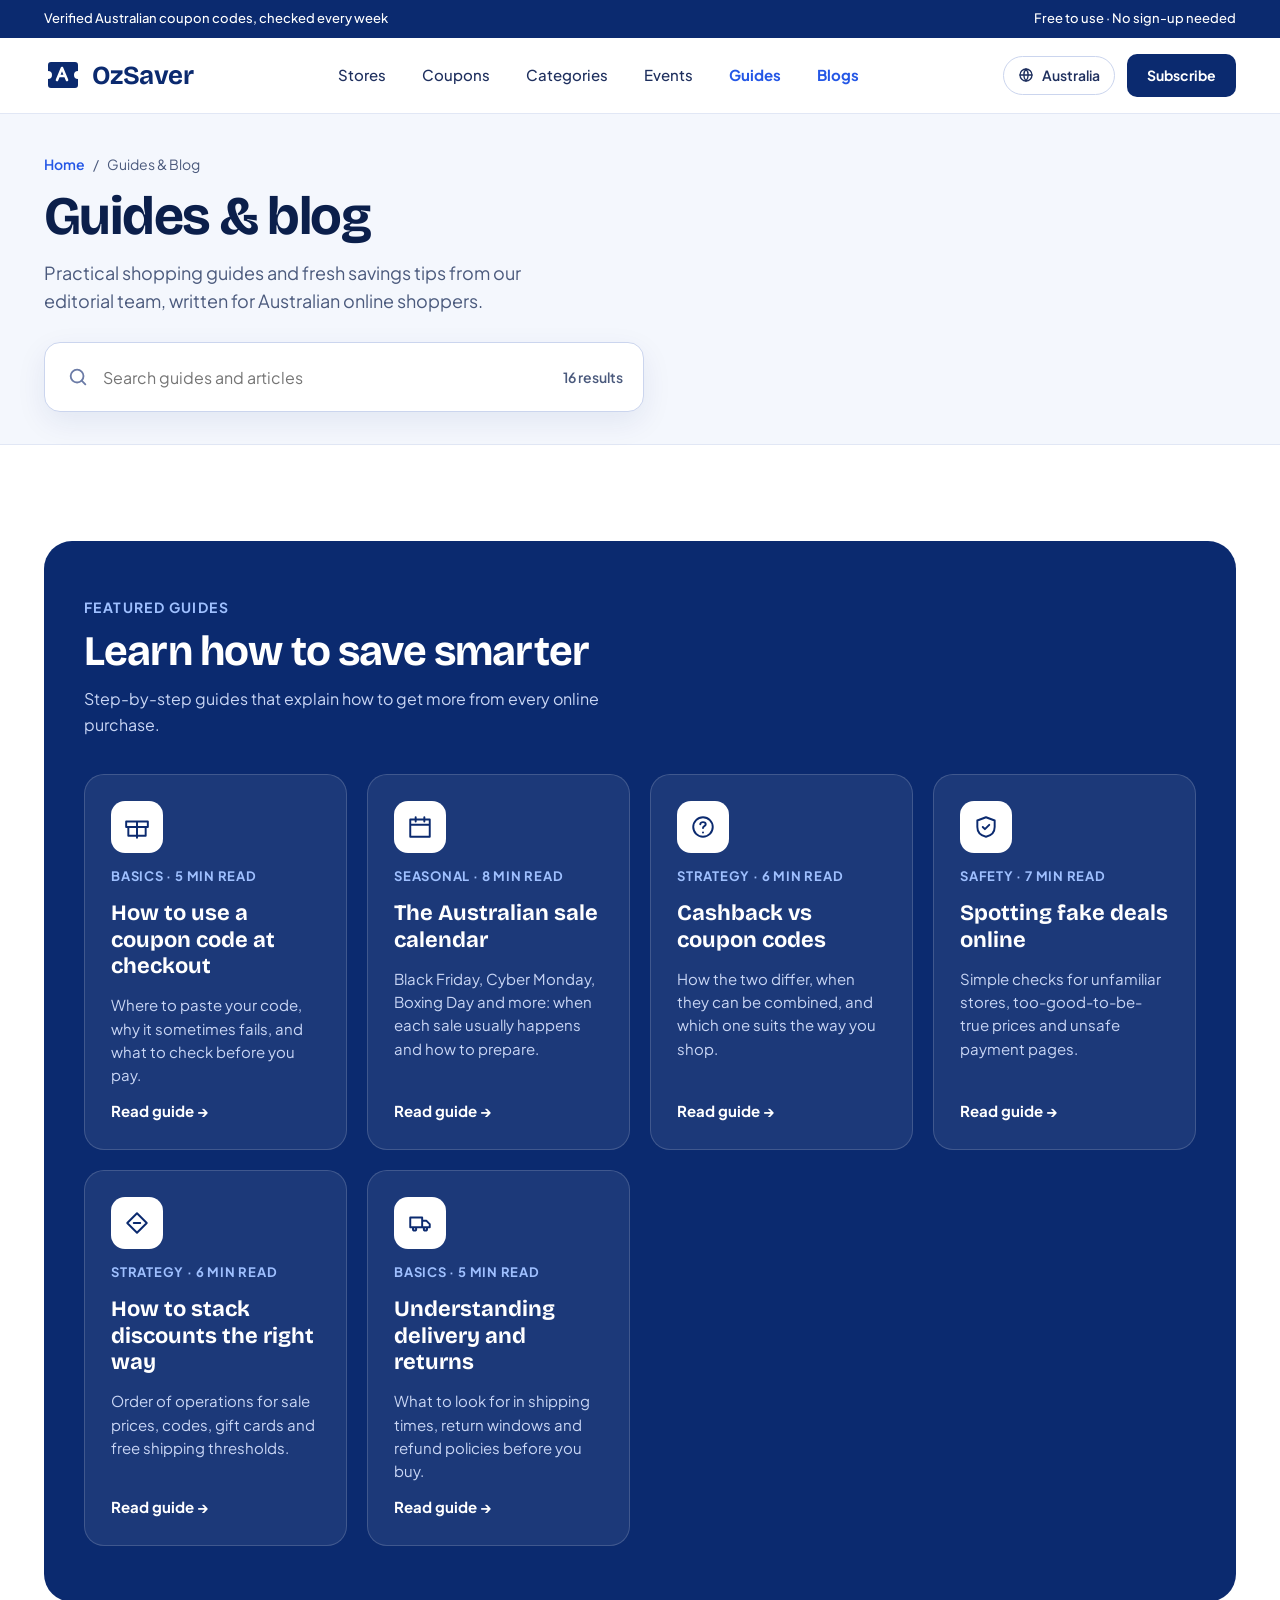
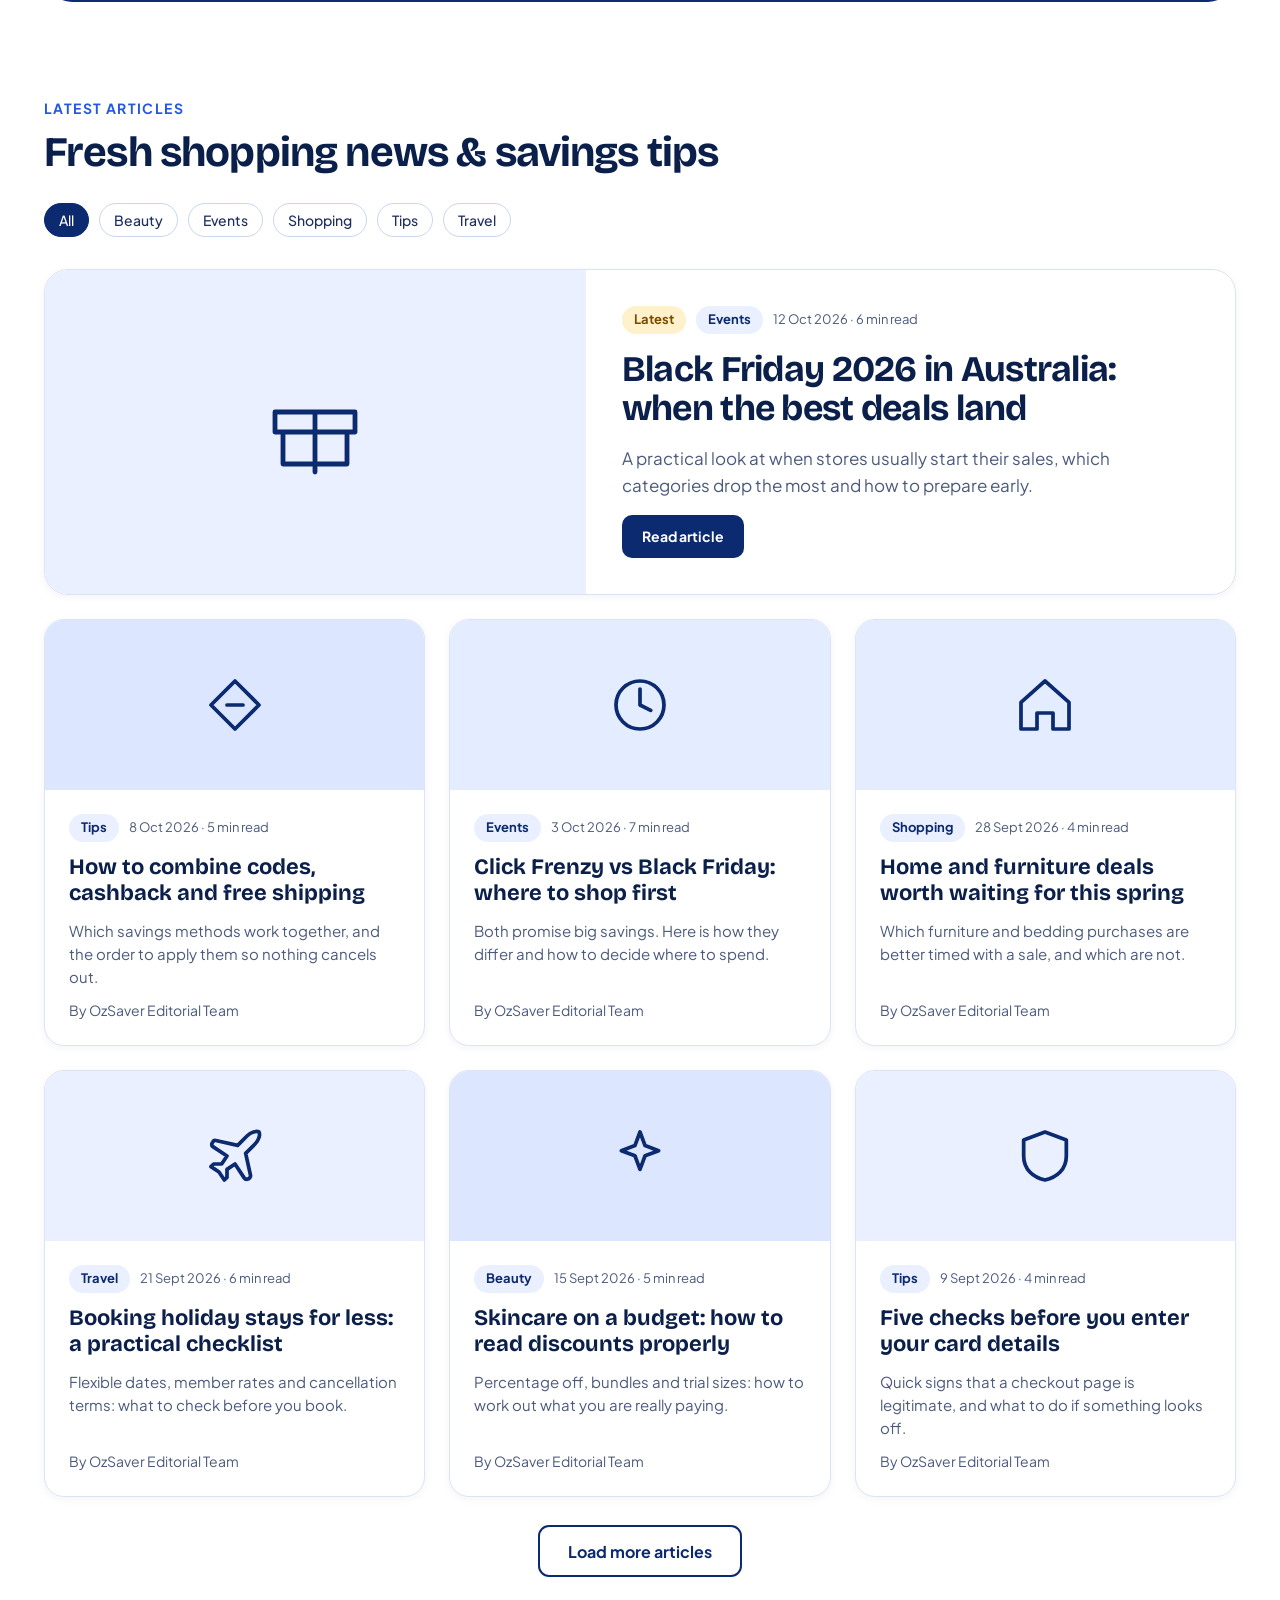
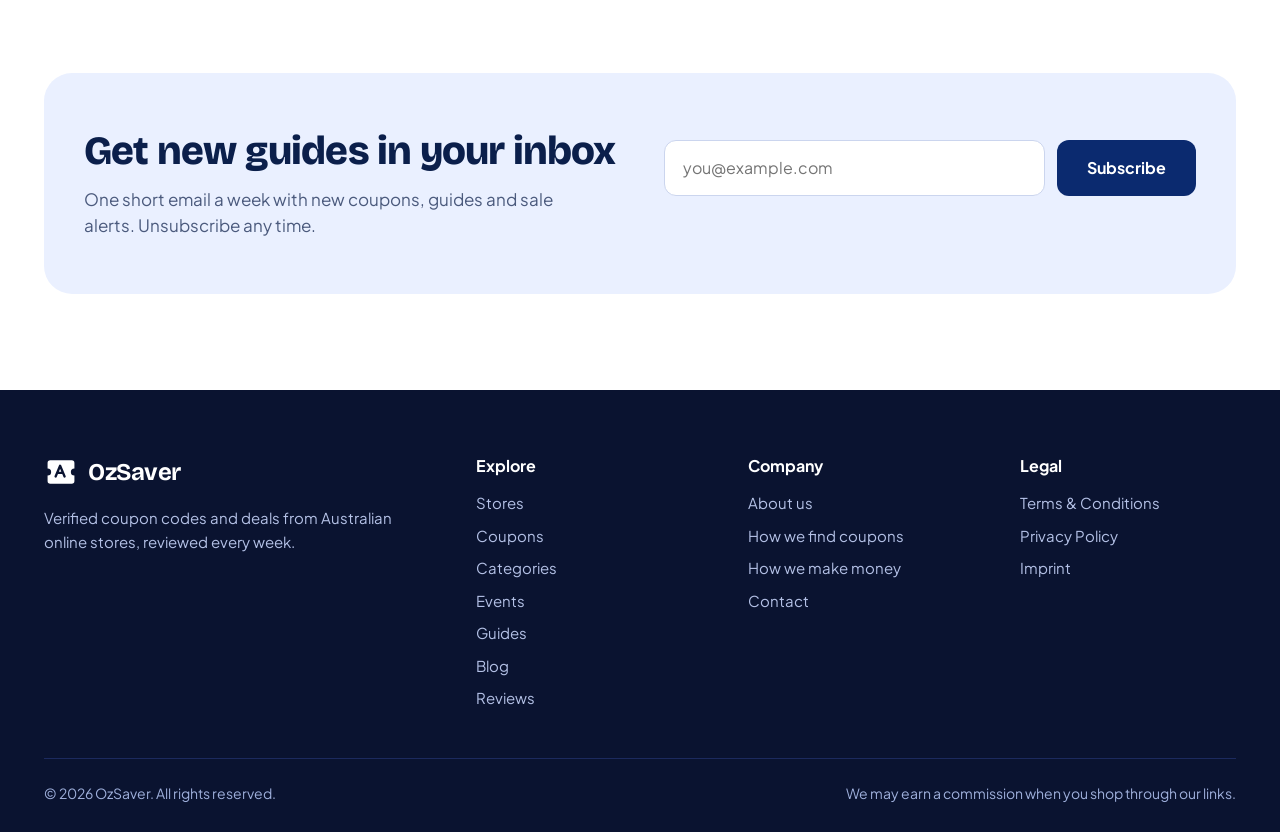
==== blogs.html @ eb92e5b9 "FirstCommit" ====
<!doctype html>
<html lang="en-AU">
<head>
<meta charset="utf-8">
<meta name="viewport" content="width=device-width, initial-scale=1">
<title>Guides &amp; Blog – OzSaver</title>
<meta name="description" content="Shopping guides, savings tips and the latest articles from the OzSaver editorial team for Australian shoppers.">
<link rel="preconnect" href="https://fonts.googleapis.com">
<link rel="preconnect" href="https://fonts.gstatic.com" crossorigin>
<link rel="stylesheet" href="https://fonts.googleapis.com/css2?family=Bricolage+Grotesque:opsz,wght@12..96,500..800&family=Plus+Jakarta+Sans:wght@400..700&display=swap">
<link rel="stylesheet" href="style.css">
</head>
<body>

<div class="topbar">
  <div class="container topbar__inner">
    <span>Verified Australian coupon codes, checked every week</span>
    <span>Free to use · No sign-up needed</span>
  </div>
</div>

<header class="header">
  <div class="container header__inner">
    <a href="index.html" class="logo" aria-label="OzSaver home">
      <svg width="38" height="38" viewBox="0 0 38 38" aria-hidden="true">
        <path d="M4 9a3 3 0 0 1 3-3h24a3 3 0 0 1 3 3v6a4 4 0 0 0 0 8v6a3 3 0 0 1-3 3H7a3 3 0 0 1-3-3v-6a4 4 0 0 0 0-8z" fill="#0B2A6F"/>
        <path d="M13 24l5-12 5 12M15 20h6" stroke="#fff" stroke-width="2.6" stroke-linecap="round" stroke-linejoin="round" fill="none"/>
      </svg>
      <span>OzSaver</span>
    </a>

    <button class="nav-toggle" id="navToggle" aria-expanded="false" aria-controls="mainNav" aria-label="Toggle menu">
      <svg width="24" height="24" viewBox="0 0 24 24" fill="none" stroke="currentColor" stroke-width="2" stroke-linecap="round" aria-hidden="true"><path d="M4 7h16M4 12h16M4 17h16"/></svg>
    </button>

    <nav class="nav" id="mainNav" aria-label="Main">
      <a href="stores.html">Stores</a>
      <a href="coupons.html">Coupons</a>
      <a href="categories.html">Categories</a>
      <a href="events.html">Events</a>
      <a href="guides.html" class="is-active" aria-current="page">Guides</a>
      <a href="blogs.html" class="is-active">Blogs</a>
    </nav>

    <div class="header__actions">
      <span class="region">
        <svg width="16" height="16" viewBox="0 0 24 24" fill="none" stroke="currentColor" stroke-width="2" stroke-linecap="round" stroke-linejoin="round" aria-hidden="true"><circle cx="12" cy="12" r="9"/><path d="M3 12h18M12 3a14 14 0 0 1 0 18M12 3a14 14 0 0 0 0 18"/></svg>
        Australia
      </span>
      <a href="#newsletter" class="btn btn--sm">Subscribe</a>
    </div>
  </div>
</header>

<main>

<!-- Page header -->
<section class="page-hero">
  <div class="container">
    <nav class="breadcrumb" aria-label="Breadcrumb">
      <a href="index.html">Home</a><span aria-hidden="true">/</span><span aria-current="page">Guides &amp; Blog</span>
    </nav>
    <h1 class="page-hero__title">Guides &amp; blog</h1>
    <p class="lead">Practical shopping guides and fresh savings tips from our editorial team, written for Australian online shoppers.</p>

    <form class="search search--page" id="blogSearchForm" role="search">
      <label for="blogSearch" class="sr-only">Search guides and articles</label>
      <svg width="22" height="22" viewBox="0 0 24 24" fill="none" stroke="#6B7BA6" stroke-width="2" stroke-linecap="round" aria-hidden="true"><circle cx="11" cy="11" r="7"/><path d="M20 20l-4-4"/></svg>
      <input id="blogSearch" type="search" placeholder="Search guides and articles" autocomplete="off">
      <span class="search__count" id="blogCount" aria-live="polite"></span>
    </form>
  </div>
</section>

<!-- Guides -->
<section class="section container" id="guides">
  <div class="guides">
    <div class="section__head">
      <div>
        <div class="eyebrow eyebrow--light">FEATURED GUIDES</div>
        <h2>Learn how to save smarter</h2>
        <p class="sub sub--light">Step-by-step guides that explain how to get more from every online purchase.</p>
      </div>
    </div>
    <div class="grid grid--guides" id="guideGrid"></div>
    <p class="empty empty--light" id="guideEmpty" hidden>No guides match your search.</p>
  </div>
</section>

<!-- Articles -->
<section class="section container" id="articles">
  <div class="section__head">
    <div>
      <div class="eyebrow">LATEST ARTICLES</div>
      <h2>Fresh shopping news &amp; savings tips</h2>
    </div>
  </div>

  <div class="ev-filter blog-filter" id="blogFilter" role="group" aria-label="Filter articles by topic"></div>

  <div id="bFeat"></div>
  <div class="grid grid--posts" id="postGrid"></div>

  <p class="empty" id="postEmpty" hidden>No articles match your search. Try another topic.</p>
  <div class="center more-wrap"><button type="button" class="btn btn--outline" id="loadMore" hidden>Load more articles</button></div>
</section>

<!-- Newsletter -->
<section class="section container" id="newsletter">
  <div class="newsletter">
    <div>
      <h2>Get new guides in your inbox</h2>
      <p>One short email a week with new coupons, guides and sale alerts. Unsubscribe any time.</p>
    </div>
    <form id="newsletterForm" novalidate>
      <div class="newsletter__row">
        <label for="email" class="sr-only">Email address</label>
        <input id="email" type="email" placeholder="you@example.com" required>
        <button type="submit" class="btn btn--lg">Subscribe</button>
      </div>
      <p class="form-msg" id="newsletterMsg" role="status" aria-live="polite"></p>
    </form>
  </div>
</section>

</main>

<footer class="footer">
  <div class="container">
    <div class="footer__grid">
      <div class="footer__brand">
        <div class="logo logo--light">
          <svg width="34" height="34" viewBox="0 0 38 38" aria-hidden="true">
            <path d="M4 9a3 3 0 0 1 3-3h24a3 3 0 0 1 3 3v6a4 4 0 0 0 0 8v6a3 3 0 0 1-3 3H7a3 3 0 0 1-3-3v-6a4 4 0 0 0 0-8z" fill="#fff"/>
            <path d="M13 24l5-12 5 12M15 20h6" stroke="#0A1330" stroke-width="2.6" stroke-linecap="round" stroke-linejoin="round" fill="none"/>
          </svg>
          <span>OzSaver</span>
        </div>
        <p>Verified coupon codes and deals from Australian online stores, reviewed every week.</p>
      </div>
      <div>
        <h3>Explore</h3>
        <a href="stores.html">Stores</a><a href="coupons.html">Coupons</a><a href="categories.html">Categories</a><a href="events.html">Events</a><a href="blog.html#guides">Guides</a><a href="blog.html#articles">Blog</a><a href="index.html#reviews">Reviews</a>
      </div>
      <div>
        <h3>Company</h3>
        <a href="#">About us</a><a href="#">How we find coupons</a><a href="#">How we make money</a><a href="#">Contact</a>
      </div>
      <div>
        <h3>Legal</h3>
        <a href="#">Terms &amp; Conditions</a><a href="#">Privacy Policy</a><a href="#">Imprint</a>
      </div>
    </div>
    <div class="footer__bottom">
      <span>© <span id="year">2026</span> OzSaver. All rights reserved.</span>
      <span>We may earn a commission when you shop through our links.</span>
    </div>
  </div>
</footer>

<script src="blog.js"></script>
</body>
</html>
---- style.css ----
/* ==========================================================
   OzSaver – homepage styles
   ========================================================== */

:root {
  --brand: #0B2A6F;        /* dark blue: buttons, logo, headings accents */
  --brand-dark: #0A1330;   /* footer */
  --blue: #2457E6;         /* links, eyebrows */
  --ink: #0B1F4B;          /* main text */
  --muted: #4B5A7D;        /* secondary text */
  --line: #DCE3F3;         /* borders */
  --soft: #F4F7FD;         /* light panels */
  --tint: #EAF0FF;         /* light blue tint */
  --green: #0F7A45;
  --star: #F5A623;
  --radius: 20px;
  --shadow: 0 2px 8px rgba(11, 42, 111, .05);
  --font-display: 'Bricolage Grotesque', sans-serif;
  --font-body: 'Plus Jakarta Sans', system-ui, sans-serif;
}

*, *::before, *::after { box-sizing: border-box; }
html { scroll-behavior: smooth; }
body {
  margin: 0;
  background: #fff;
  color: var(--ink);
  font-family: var(--font-body);
  line-height: 1.5;
  -webkit-font-smoothing: antialiased;
}
a { color: inherit; text-decoration: none; }
img, svg { max-width: 100%; }
h1, h2, h3, p { margin: 0; }
button, input { font-family: inherit; }

:focus-visible { outline: 2px solid var(--blue); outline-offset: 2px; }

.container { max-width: 1240px; margin: 0 auto; padding-left: 24px; padding-right: 24px; }
.sr-only { position: absolute; width: 1px; height: 1px; overflow: hidden; clip: rect(0 0 0 0); white-space: nowrap; }
.center { text-align: center; }

/* ---------- Buttons ---------- */
.btn {
  display: inline-flex; align-items: center; justify-content: center;
  height: 52px; padding: 0 28px;
  border: 0; border-radius: 11px;
  background: var(--brand); color: #fff;
  font-weight: 700; font-size: 16px; cursor: pointer;
  transition: filter .2s, transform .2s;
}
.btn:hover { filter: brightness(1.2); }
.btn--sm { height: auto; padding: 11px 20px; font-size: 14px; border-radius: 10px; }
.btn--lg { height: 56px; padding: 0 30px; border-radius: 12px; }
.btn--block { display: flex; width: 100%; margin-top: 16px; }

/* ---------- Top bar & header ---------- */
.topbar { background: var(--brand); color: #fff; font-size: 13px; font-weight: 500; }
.topbar__inner { display: flex; flex-wrap: wrap; justify-content: space-between; gap: 4px 24px; padding-top: 9px; padding-bottom: 9px; }

.header { position: sticky; top: 0; z-index: 50; background: #fff; border-bottom: 1px solid #E1E7F5; }
.header__inner { display: flex; align-items: center; justify-content: space-between; gap: 16px 32px; padding-top: 16px; padding-bottom: 16px; }

.logo { display: flex; align-items: center; gap: 10px; }
.logo span { font-family: var(--font-display); font-weight: 700; font-size: 26px; letter-spacing: -.02em; color: var(--brand); }
.logo--light span { color: #fff; font-size: 24px; }

.nav { display: flex; gap: 6px 28px; align-items: center; }
.nav a { padding: 10px 4px; font-weight: 500; font-size: 15px; color: #1E2F5E; }
.nav a:hover { color: var(--blue); }

.header__actions { display: flex; align-items: center; gap: 12px; }
.region { display: inline-flex; align-items: center; gap: 8px; border: 1px solid #CBD5EE; border-radius: 999px; padding: 8px 14px; font-size: 14px; font-weight: 600; color: #1E2F5E; }

.nav-toggle { display: none; width: 44px; height: 44px; border: 1px solid #CBD5EE; border-radius: 10px; background: #fff; color: var(--ink); cursor: pointer; align-items: center; justify-content: center; }

/* ---------- Hero ---------- */
.hero__inner { display: flex; flex-wrap: wrap; align-items: center; gap: 56px 48px; padding-top: 72px; padding-bottom: 88px; }
.hero__copy { flex: 1 1 480px; min-width: 0; }

.pill { display: inline-flex; align-items: center; gap: 8px; background: var(--tint); color: var(--brand); border-radius: 999px; padding: 8px 16px; font-size: 14px; font-weight: 600; }

h1 { margin-top: 22px; font-family: var(--font-display); font-weight: 700; font-size: clamp(40px, 5.4vw, 70px); line-height: 1.04; letter-spacing: -.03em; }
.accent { color: var(--blue); }
.lead { margin-top: 22px; max-width: 540px; font-size: 19px; line-height: 1.6; color: var(--muted); }

.search { display: flex; flex-wrap: wrap; align-items: center; gap: 12px; max-width: 600px; margin-top: 34px; padding: 8px 8px 8px 22px; background: #fff; border: 1px solid #CBD5EE; border-radius: 16px; box-shadow: 0 10px 30px rgba(11, 42, 111, .08); }
.search input { flex: 1 1 200px; min-width: 0; height: 52px; border: 0; background: transparent; font-size: 16px; color: var(--ink); }
.search input:focus-visible { outline: none; }
.search:focus-within { border-color: var(--blue); }

.popular { display: flex; flex-wrap: wrap; align-items: center; gap: 10px; margin-top: 22px; font-size: 14px; color: var(--muted); }
.popular div { display: flex; flex-wrap: wrap; gap: 10px; }
.chip { border: 1px solid #CBD5EE; border-radius: 999px; padding: 7px 14px; background: #fff; font-size: 14px; font-weight: 500; color: #1E2F5E; cursor: pointer; }
.chip:hover { border-color: var(--brand); color: var(--brand); }

/* hero visual */
.hero__visual { position: relative; flex: 1 1 420px; min-width: 0; max-width: 540px; height: 470px; margin: 0 auto; background: var(--tint); border-radius: 32px; overflow: hidden; }
.float { position: absolute; border-radius: 20px; color: #fff; padding: 22px 24px; }
.float small { display: block; font-size: 13px; font-weight: 600; letter-spacing: .05em; opacity: .85; }
.float strong { display: block; margin-top: 10px; font-family: var(--font-display); font-weight: 700; line-height: 1.05; }
.float--a { left: 8%; top: 36px; width: 72%; height: 170px; background: var(--brand); transform: rotate(-6deg); }
.float--a strong { font-size: 42px; }
.float--b { right: 6%; top: 150px; width: 66%; height: 120px; background: var(--blue); transform: rotate(5deg); padding: 20px 24px; }
.float--b strong { font-size: 28px; }

.ticket { position: absolute; left: 0; right: 0; bottom: 28px; width: 86%; margin: 0 auto; background: #fff; border-radius: 22px; box-shadow: 0 24px 50px rgba(11, 42, 111, .25); }
.ticket__top { display: flex; align-items: center; gap: 16px; padding: 24px 26px 20px; }
.ticket__logo { width: 56px; height: 56px; display: flex; align-items: center; justify-content: center; background: var(--brand); color: #fff; border-radius: 14px; font-family: var(--font-display); font-weight: 700; font-size: 26px; }
.ticket__info { flex: 1; min-width: 0; }
.ticket__info b { display: block; font-size: 17px; }
.ticket__info span { font-size: 14px; color: var(--muted); }
.ticket__value { font-family: var(--font-display); font-weight: 800; font-size: 40px; line-height: 1; color: var(--blue); }
.ticket__value small { margin-left: 4px; font-size: 16px; }
.ticket__cut { position: relative; margin: 0 26px; border-top: 2px dashed #CBD5EE; }
.ticket__cut::before, .ticket__cut::after { content: ""; position: absolute; top: -13px; width: 24px; height: 24px; border-radius: 50%; background: var(--tint); }
.ticket__cut::before { left: -38px; }
.ticket__cut::after { right: -38px; }
.ticket__bottom { display: flex; align-items: center; justify-content: space-between; gap: 12px; padding: 18px 26px 24px; }
.ticket__bottom code { font-family: ui-monospace, Menlo, monospace; font-weight: 700; font-size: 20px; letter-spacing: .12em; }

/* ---------- Trust strip ---------- */
.trust { background: var(--soft); border-top: 1px solid #E1E7F5; border-bottom: 1px solid #E1E7F5; }
.trust__grid { display: grid; grid-template-columns: repeat(auto-fit, minmax(min(100%, 250px), 1fr)); gap: 24px; padding-top: 30px; padding-bottom: 30px; }
.trust__item { display: flex; align-items: center; gap: 14px; }
.trust__icon { flex: none; width: 46px; height: 46px; display: flex; align-items: center; justify-content: center; background: #fff; border: 1px solid var(--line); border-radius: 12px; color: var(--brand); }
.trust__item b { display: block; font-size: 16px; }
.trust__item span { font-size: 14px; color: var(--muted); }

/* ---------- Sections ---------- */
.section { padding-top: 96px; }
.section__head { display: flex; flex-wrap: wrap; align-items: flex-end; justify-content: space-between; gap: 16px; }
.eyebrow { font-size: 14px; font-weight: 700; letter-spacing: .1em; color: var(--blue); }
h2 { margin-top: 10px; font-family: var(--font-display); font-weight: 700; font-size: clamp(30px, 3.6vw, 42px); line-height: 1.1; letter-spacing: -.02em; }
.sub { margin-top: 12px; max-width: 560px; font-size: 16px; line-height: 1.6; color: var(--muted); }
.more { font-weight: 600; font-size: 15px; color: var(--blue); }
.more:hover { text-decoration: underline; }
.empty { margin-top: 28px; color: var(--muted); }

.panel { background: var(--soft); border: 1px solid #E1E7F5; border-radius: 28px; padding: 56px 40px; }

.grid { display: grid; gap: 22px; margin-top: 36px; }
.grid--coupons { grid-template-columns: repeat(auto-fill, minmax(min(100%, 350px), 1fr)); }
.grid--categories { grid-template-columns: repeat(auto-fill, minmax(min(100%, 270px), 1fr)); gap: 18px; }
.grid--stores { grid-template-columns: repeat(auto-fill, minmax(min(100%, 180px), 1fr)); gap: 16px; }
.grid--events { grid-template-columns: repeat(auto-fit, minmax(min(100%, 270px), 1fr)); gap: 20px; }
.grid--posts { grid-template-columns: repeat(auto-fit, minmax(min(100%, 320px), 1fr)); gap: 24px; }
.grid--reviews { grid-template-columns: repeat(auto-fit, minmax(min(100%, 260px), 1fr)); gap: 20px; }

/* ---------- Cards ---------- */
.card { background: #fff; border: 1px solid var(--line); border-radius: var(--radius); box-shadow: var(--shadow); transition: transform .2s, box-shadow .2s; }
.card:hover { transform: translateY(-4px); box-shadow: 0 18px 36px rgba(11, 42, 111, .12); }

.coupon { display: flex; flex-direction: column; gap: 18px; padding: 24px; }
.coupon__head { display: flex; align-items: center; gap: 14px; }
.avatar { flex: none; width: 52px; height: 52px; display: flex; align-items: center; justify-content: center; background: var(--tint); color: var(--brand); border-radius: 14px; font-family: var(--font-display); font-weight: 700; font-size: 24px; }
.coupon__store { font-weight: 700; font-size: 17px; }
.verified { display: flex; align-items: center; gap: 6px; margin-top: 3px; font-size: 13px; font-weight: 600; color: var(--green); }
.coupon__value { display: flex; align-items: baseline; gap: 8px; }
.coupon__value b { font-family: var(--font-display); font-weight: 800; font-size: 46px; line-height: 1; color: var(--brand); }
.coupon__value span { font-weight: 700; font-size: 16px; color: var(--blue); }
.coupon__title { flex: 1; font-size: 15px; line-height: 1.5; color: var(--muted); }
.codebox { display: flex; align-items: stretch; border: 2px dashed #9FB2E8; border-radius: 12px; overflow: hidden; }
.codebox code { flex: 1; display: flex; align-items: center; padding: 0 16px; font-family: ui-monospace, Menlo, monospace; font-weight: 700; letter-spacing: .14em; color: #6B7BA6; }
.codebox .btn { height: auto; padding: 14px 22px; font-size: 15px; border-radius: 0; }
.coupon > .btn { height: auto; padding: 15px 22px; font-size: 15px; border-radius: 12px; }

.tile { display: flex; align-items: center; gap: 16px; padding: 20px; background: var(--soft); border: 1px solid var(--line); border-radius: 16px; transition: background .2s, border-color .2s; }
.tile:hover { background: var(--tint); border-color: #9FB2E8; }
.tile__icon { flex: none; width: 52px; height: 52px; display: flex; align-items: center; justify-content: center; background: #fff; border: 1px solid var(--line); border-radius: 14px; color: var(--brand); }
.tile b { font-size: 17px; }

.store { flex-direction: column; justify-content: center; gap: 12px; padding: 24px 12px; text-align: center; background: #fff; }
.store .avatar { width: 64px; height: 64px; border-radius: 50%; font-size: 28px; }
.store b { font-size: 15px; font-weight: 600; }

.steps { display: grid; grid-template-columns: repeat(auto-fit, minmax(min(100%, 260px), 1fr)); gap: 32px; margin-top: 44px; text-align: center; }
.step__n { width: 64px; height: 64px; margin: 0 auto; display: flex; align-items: center; justify-content: center; background: var(--brand); color: #fff; border-radius: 50%; font-family: var(--font-display); font-weight: 800; font-size: 28px; }
.step h3 { margin-top: 20px; font-size: 20px; font-weight: 700; }
.step p { max-width: 300px; margin: 10px auto 0; font-size: 15px; line-height: 1.6; color: var(--muted); }

.event { display: flex; flex-direction: column; justify-content: space-between; min-height: 200px; padding: 26px; border-radius: var(--radius); color: #fff; transition: transform .2s, box-shadow .2s; }
.event:hover { transform: translateY(-4px); box-shadow: 0 18px 36px rgba(11, 42, 111, .2); }
.event__date { align-self: flex-start; background: #fff; color: var(--brand); border-radius: 999px; padding: 6px 14px; font-size: 13px; font-weight: 700; }
.event b { display: block; font-family: var(--font-display); font-weight: 700; font-size: 30px; line-height: 1.05; }
.event span { display: block; margin-top: 8px; font-size: 14px; color: #DCE6FF; }

.post { display: flex; flex-direction: column; overflow: hidden; }
.post__thumb { display: flex; align-items: center; justify-content: center; height: 170px; color: var(--brand); }
.post__body { display: flex; flex-direction: column; flex: 1; gap: 12px; padding: 24px; }
.post__meta { display: flex; flex-wrap: wrap; align-items: center; gap: 10px; font-size: 13px; color: var(--muted); }
.tag { background: var(--tint); color: var(--brand); font-weight: 700; border-radius: 999px; padding: 4px 12px; }
.post h3 { flex: 1; font-family: var(--font-display); font-weight: 700; font-size: 22px; line-height: 1.2; }
.post h3 a:hover { text-decoration: underline; }
.post__by { font-size: 14px; color: var(--muted); }

/* Featured guides (dark panel) */
.guides { padding: 56px 40px; background: var(--brand); color: #fff; border-radius: 28px; }
.guides h2 { color: #fff; }
.eyebrow--light { color: #9FC0FF; }
.sub--light { color: #C9D6F5; }
.more--light { color: #fff; }
.grid--guides { grid-template-columns: repeat(auto-fit, minmax(min(100%, 250px), 1fr)); gap: 20px; }
.guide { display: flex; flex-direction: column; gap: 14px; padding: 26px; background: rgba(255, 255, 255, .07); border: 1px solid rgba(255, 255, 255, .16); border-radius: var(--radius); transition: background .2s, transform .2s; }
.guide:hover { background: rgba(255, 255, 255, .13); transform: translateY(-4px); }
.guide__icon { width: 52px; height: 52px; display: flex; align-items: center; justify-content: center; background: #fff; color: var(--brand); border-radius: 14px; }
.guide__tag { font-size: 13px; font-weight: 700; letter-spacing: .06em; color: #9FC0FF; text-transform: uppercase; }
.guide h3 { font-family: var(--font-display); font-weight: 700; font-size: 22px; line-height: 1.2; }
.guide p { flex: 1; font-size: 15px; line-height: 1.55; color: #C9D6F5; }
.guide__link { font-weight: 700; font-size: 15px; }

.review { display: flex; flex-direction: column; gap: 14px; padding: 24px; }
.review__head { display: flex; align-items: center; gap: 14px; }
.review__head .avatar { width: 48px; height: 48px; border-radius: 12px; font-size: 22px; }
.review__head b { display: block; font-size: 17px; }
.review__head span { font-size: 13px; color: var(--muted); }
.stars { display: flex; align-items: center; gap: 3px; }
.stars b { margin-left: 8px; font-size: 16px; }
.review p { flex: 1; font-size: 15px; line-height: 1.55; color: var(--muted); }
.review a { font-weight: 600; font-size: 15px; color: var(--blue); }
.review a:hover { text-decoration: underline; }

/* ---------- Newsletter ---------- */
.newsletter { display: flex; flex-wrap: wrap; align-items: center; gap: 28px 48px; padding: 56px 40px; background: var(--tint); border-radius: 28px; }
.newsletter > * { flex: 1 1 380px; min-width: 0; }
.newsletter h2 { margin: 0; font-weight: 800; font-size: clamp(28px, 3.4vw, 40px); }
.newsletter p { margin-top: 14px; max-width: 480px; font-size: 17px; color: var(--muted); }
.newsletter__row { display: flex; flex-wrap: wrap; gap: 12px; }
.newsletter input { flex: 1 1 220px; min-width: 0; height: 56px; padding: 0 18px; border: 1px solid #CBD5EE; border-radius: 12px; background: #fff; font-size: 16px; color: var(--ink); }
.newsletter .form-msg { margin-top: 12px; font-size: 14px; font-weight: 600; min-height: 20px; }
.form-msg.is-ok { color: var(--green); }
.form-msg.is-error { color: #B42318; }

/* ---------- Footer ---------- */
.footer { margin-top: 96px; background: var(--brand-dark); color: #fff; }
.footer .container { padding-top: 64px; padding-bottom: 28px; }
.footer__grid { display: flex; flex-wrap: wrap; justify-content: space-between; gap: 40px 56px; }
.footer__grid > div { flex: 1 1 140px; display: flex; flex-direction: column; gap: 10px; font-size: 15px; color: #B4C1E6; }
.footer__grid > .footer__brand { flex: 1 1 300px; max-width: 380px; gap: 0; }
.footer__brand p { margin-top: 16px; line-height: 1.6; }
.footer h3 { margin-bottom: 4px; font-size: 16px; font-weight: 700; color: #fff; }
.footer a:hover { color: #fff; text-decoration: underline; }
.footer__bottom { display: flex; flex-wrap: wrap; justify-content: space-between; gap: 12px; margin-top: 48px; padding-top: 24px; border-top: 1px solid #1C2A5E; font-size: 14px; color: #9FB0DC; }

/* ---------- Modal ---------- */
.modal { position: fixed; inset: 0; z-index: 100; display: flex; align-items: center; justify-content: center; padding: 20px; background: rgba(10, 19, 48, .6); }
.modal[hidden] { display: none; }
.modal__box { position: relative; width: 100%; max-width: 440px; padding: 32px; background: #fff; border-radius: 24px; text-align: center; box-shadow: 0 30px 80px rgba(0, 0, 0, .35); }
.modal__close { position: absolute; top: 12px; right: 12px; width: 44px; height: 44px; border: 0; border-radius: 50%; background: transparent; font-size: 28px; line-height: 1; color: var(--muted); cursor: pointer; }
.modal__close:hover { background: var(--soft); }
.modal__store { margin-bottom: 6px; font-weight: 700; color: var(--blue); }
.modal h3 { font-family: var(--font-display); font-size: 28px; }
.modal p { margin-top: 8px; color: var(--muted); }
.modal__code { display: flex; align-items: stretch; margin-top: 22px; border: 2px dashed #9FB2E8; border-radius: 12px; overflow: hidden; }
.modal__code code { flex: 1; padding: 16px; font-family: ui-monospace, Menlo, monospace; font-weight: 700; font-size: 20px; letter-spacing: .12em; }
.modal__code .btn { height: auto; padding: 0 22px; border-radius: 0; }

/* ---------- Responsive ---------- */
@media (max-width: 900px) {
  .nav-toggle { display: inline-flex; }
  .header__inner { flex-wrap: wrap; }
  .nav { display: none; order: 4; width: 100%; flex-direction: column; align-items: stretch; gap: 0; padding-top: 8px; border-top: 1px solid #E1E7F5; }
  .nav.is-open { display: flex; }
  .nav a { padding: 14px 4px; border-bottom: 1px solid #EEF2FA; }
  .region { display: none; }
  .header__actions { margin-left: auto; }
  .logo { order: 1; }
  .header__actions { order: 2; }
  .nav-toggle { order: 3; }
}
@media (max-width: 640px) {
  .section { padding-top: 72px; }
  .hero__inner { padding-top: 48px; padding-bottom: 56px; }
  .panel, .newsletter, .guides { padding: 36px 22px; border-radius: 22px; }
  .hero__visual { height: 430px; }
  .topbar__inner span:last-child { display: none; }
}
@media (prefers-reduced-motion: reduce) {
  html { scroll-behavior: auto; }
  * { transition: none !important; }
}

/* ==========================================================
   Stores A–Z page
   ========================================================== */
.nav a.is-active { color: var(--blue); font-weight: 700; }

.page-hero { padding: 40px 0 32px; background: var(--soft); border-bottom: 1px solid #E1E7F5; }
.breadcrumb { display: flex; gap: 8px; align-items: center; font-size: 14px; color: var(--muted); }
.breadcrumb a { color: var(--blue); font-weight: 600; }
.breadcrumb a:hover { text-decoration: underline; }
.page-hero__title { margin-top: 14px; font-size: clamp(34px, 4.6vw, 54px); }
.page-hero .lead { margin-top: 14px; font-size: 18px; }
.search--page { margin-top: 26px; flex-wrap: nowrap; padding-right: 20px; }
.search__count { flex: none; font-size: 14px; font-weight: 600; color: var(--muted); white-space: nowrap; }

.cat-filter { display: flex; flex-wrap: wrap; gap: 10px; margin-top: 22px; }
.chip.is-on { background: var(--brand); border-color: var(--brand); color: #fff; }
.chip.is-on:hover { color: #fff; }

.az { position: sticky; top: 73px; z-index: 40; background: #fff; border-bottom: 1px solid #E1E7F5; }
.az__list { display: flex; gap: 4px; padding: 10px 0; overflow-x: auto; scrollbar-width: thin; }
.az__item { flex: none; min-width: 38px; height: 38px; display: inline-flex; align-items: center; justify-content: center; border-radius: 10px; font-weight: 700; font-size: 15px; color: var(--brand); }
a.az__item:hover { background: var(--tint); }
.az__item.is-off { color: #B7C1DC; font-weight: 500; }

.stores-list { padding-top: 24px; padding-bottom: 8px; }
.letter-block { padding-top: 32px; scroll-margin-top: 140px; }
.letter-block__title { display: flex; align-items: center; gap: 16px; margin: 0 0 18px; font-size: 34px; color: var(--brand); }
.letter-block__title::after { content: ""; flex: 1; height: 1px; background: var(--line); }
.letter-block__grid { display: grid; grid-template-columns: repeat(auto-fill, minmax(min(100%, 280px), 1fr)); gap: 14px; }

.store-row { display: flex; align-items: center; gap: 14px; padding: 14px 18px; background: #fff; border: 1px solid var(--line); border-radius: 16px; transition: border-color .2s, background .2s, transform .2s; }
.store-row:hover { border-color: #9FB2E8; background: var(--soft); transform: translateY(-2px); }
.store-row .avatar { width: 48px; height: 48px; border-radius: 12px; font-size: 22px; }
.store-row__text { flex: 1; min-width: 0; display: flex; flex-direction: column; }
.store-row__text b { font-size: 16px; overflow: hidden; text-overflow: ellipsis; white-space: nowrap; }
.store-row__text small { font-size: 13px; color: var(--muted); }
.store-row__go { color: var(--blue); font-weight: 700; }

.empty.container { padding-top: 40px; padding-bottom: 20px; }

@media (max-width: 900px) {
  .az { top: 65px; }
}
@media (max-width: 640px) {
  .search--page { flex-wrap: wrap; }
}

/* ==========================================================
   Coupons page
   ========================================================== */
.btn--outline { background: #fff; color: var(--brand); border: 2px solid var(--brand); }
.btn--outline:hover { filter: none; background: var(--tint); }
.btn--light { background: #fff; color: var(--brand); }
.btn--light:hover { filter: none; background: var(--tint); }
.btn--block0 { height: auto; padding: 15px 22px; font-size: 15px; border-radius: 12px; width: 100%; }
.more-wrap { margin-top: 28px; }

.hero-stats { display: flex; flex-wrap: wrap; gap: 12px 40px; margin: 28px 0 0; padding: 0; list-style: none; }
.hero-stats li { display: flex; align-items: baseline; gap: 8px; }
.hero-stats b { font-family: var(--font-display); font-weight: 800; font-size: 32px; color: var(--brand); }
.hero-stats span { font-size: 15px; color: var(--muted); }

/* Coupon of the day */
.cotd-wrap { margin-top: -1px; padding-top: 32px; }
.cotd { position: relative; display: flex; flex-wrap: wrap; align-items: center; gap: 20px 32px; padding: 40px 36px 32px; background: var(--brand); color: #fff; border-radius: 24px; overflow: hidden; }
.cotd::before, .cotd::after { content: ""; position: absolute; border-radius: 50%; border: 2px solid rgba(255, 255, 255, .1); pointer-events: none; }
.cotd::before { width: 380px; height: 380px; right: -90px; top: -150px; }
.cotd::after { width: 220px; height: 220px; right: 40px; top: -60px; }
.cotd__badge { position: absolute; top: 0; left: 36px; padding: 6px 14px; background: #FFB020; color: #0A1330; border-radius: 0 0 10px 10px; font-size: 12px; font-weight: 800; letter-spacing: .08em; text-transform: uppercase; }
.cotd__main { flex: 1 1 360px; display: flex; align-items: center; gap: 24px; min-width: 0; }
.cotd__value { font-family: var(--font-display); font-weight: 800; font-size: clamp(48px, 7vw, 76px); line-height: .9; }
.cotd__value small { display: block; margin-top: 6px; font-size: 16px; letter-spacing: .08em; font-weight: 700; color: #BFD0FF; }
.cotd h2 { margin: 0; color: #fff; font-size: 28px; }
.cotd p { margin-top: 6px; color: #D3DEFA; font-size: 16px; }
.cotd__action { position: relative; z-index: 1; }
.cotd__action .btn { height: 54px; padding: 0 32px; }

/* Layout */
.coupon-layout { display: grid; grid-template-columns: 280px minmax(0, 1fr); gap: 40px; align-items: start; padding-top: 44px; }

/* Filters */
.filters { position: sticky; top: 92px; display: flex; flex-direction: column; gap: 26px; padding: 24px; background: #fff; border: 1px solid var(--line); border-radius: var(--radius); box-shadow: var(--shadow); }
.filters__head { display: flex; align-items: center; justify-content: space-between; }
.filters h2 { margin: 0; font-size: 22px; }
.filters h3 { margin: 0 0 12px; font-size: 13px; font-weight: 800; letter-spacing: .1em; text-transform: uppercase; color: var(--muted); }
.filters__reset { border: 0; background: none; font-size: 14px; font-weight: 700; color: var(--blue); cursor: pointer; }
.filters__reset:hover { text-decoration: underline; }
.filters__search { display: flex; align-items: center; gap: 10px; padding: 0 14px; background: var(--soft); border: 1px solid var(--line); border-radius: 12px; }
.filters__search:focus-within { border-color: var(--blue); background: #fff; }
.filters__search input { flex: 1; min-width: 0; height: 46px; border: 0; background: transparent; font-size: 15px; color: var(--ink); }
.filters__search input:focus-visible { outline: none; }

.filters__cats { display: flex; flex-direction: column; gap: 4px; }
.catbtn { display: flex; align-items: center; justify-content: space-between; width: 100%; padding: 10px 12px; border: 0; border-radius: 10px; background: transparent; font-size: 15px; font-weight: 500; color: var(--ink); text-align: left; cursor: pointer; }
.catbtn em { font-style: normal; font-size: 13px; font-weight: 700; color: var(--muted); background: var(--soft); border-radius: 999px; padding: 2px 9px; }
.catbtn:hover { background: var(--soft); }
.catbtn.is-on { background: var(--brand); color: #fff; font-weight: 700; }
.catbtn.is-on em { background: rgba(255, 255, 255, .2); color: #fff; }

.seg { display: flex; padding: 4px; background: var(--soft); border: 1px solid var(--line); border-radius: 12px; }
.seg__btn { flex: 1; height: 38px; border: 0; border-radius: 9px; background: transparent; font-size: 14px; font-weight: 600; color: var(--muted); cursor: pointer; }
.seg__btn.is-on { background: var(--brand); color: #fff; }

.switch { display: flex; align-items: center; gap: 12px; padding: 6px 0; font-size: 15px; cursor: pointer; }
.switch input { position: absolute; opacity: 0; width: 1px; height: 1px; }
.switch__ui { position: relative; flex: none; width: 42px; height: 24px; border-radius: 999px; background: #C3CDE8; transition: background .2s; }
.switch__ui::after { content: ""; position: absolute; top: 3px; left: 3px; width: 18px; height: 18px; border-radius: 50%; background: #fff; transition: transform .2s; }
.switch input:checked + .switch__ui { background: var(--brand); }
.switch input:checked + .switch__ui::after { transform: translateX(18px); }
.switch input:focus-visible + .switch__ui { outline: 2px solid var(--blue); outline-offset: 2px; }

/* Results bar */
.results__bar { display: flex; flex-wrap: wrap; align-items: center; justify-content: space-between; gap: 12px; margin-bottom: 20px; }
.results__count { font-size: 16px; color: var(--muted); }
.results__count b { color: var(--ink); font-size: 20px; }
.sort { display: flex; align-items: center; gap: 10px; font-size: 14px; font-weight: 600; color: var(--muted); }
.sort select { height: 42px; padding: 0 14px; border: 1px solid #CBD5EE; border-radius: 10px; background: #fff; font-size: 15px; font-weight: 600; color: var(--ink); cursor: pointer; }

/* Ticket card */
.tickets { display: flex; flex-direction: column; gap: 18px; }
.ticket { position: relative; display: grid; grid-template-columns: 170px minmax(0, 1fr) 210px; align-items: stretch; background: #fff; border: 1px solid var(--line); border-radius: 20px; box-shadow: var(--shadow); overflow: hidden; transition: box-shadow .2s, transform .2s; }
.ticket:hover { transform: translateY(-3px); box-shadow: 0 18px 36px rgba(11, 42, 111, .12); }
.ticket__stub { position: relative; display: flex; flex-direction: column; align-items: center; justify-content: center; gap: 4px; padding: 20px 12px; background: var(--brand); color: #fff; text-align: center; }
.ticket__stub b { font-family: var(--font-display); font-weight: 800; font-size: clamp(30px, 3vw, 40px); line-height: 1; overflow-wrap: anywhere; }
.ticket__stub span { font-size: 13px; font-weight: 700; letter-spacing: .1em; color: #BFD0FF; }
.ticket__stub::after { content: ""; position: absolute; top: 14px; bottom: 14px; right: 0; border-right: 2px dashed rgba(255, 255, 255, .35); }
.ticket__stub::before, .ticket__body::before { content: ""; position: absolute; left: 160px; width: 20px; height: 20px; border-radius: 50%; background: #fff; border: 1px solid var(--line); z-index: 2; }
.ticket__stub::before { top: -11px; }
.ticket__body::before { bottom: -11px; }

.ticket__body { display: flex; flex-direction: column; gap: 12px; padding: 22px 24px; min-width: 0; }
.ticket__top { display: flex; align-items: center; gap: 12px; }
.ticket__top .avatar { width: 42px; height: 42px; border-radius: 12px; font-size: 19px; }
.ticket__store { font-weight: 700; font-size: 17px; }
.ticket__cat { font-size: 13px; color: var(--muted); }
.ticket__title { margin: 0; font-size: 17px; font-weight: 600; line-height: 1.4; }
.ticket__tags { display: flex; flex-wrap: wrap; gap: 8px; margin-top: auto; }
.ticket .tag { display: inline-flex; align-items: center; gap: 5px; padding: 4px 10px; font-size: 12px; font-weight: 700; border-radius: 999px; }
.tag--ok { background: #E3F5EB; color: var(--green); }
.tag--ex { background: #FFF1CC; color: #7A4B00; }
.tag--exp { background: var(--soft); color: var(--muted); }
.tag--exp.is-hot { background: #FDE8E6; color: #B42318; }
.tag--type { background: var(--tint); color: var(--brand); }

.ticket__cta { display: flex; align-items: center; padding: 22px 24px 22px 8px; }
.peek { display: flex; flex-direction: column; width: 100%; border: 2px dashed #9FB2E8; border-radius: 14px; overflow: hidden; }
.peek code { padding: 10px 12px; text-align: center; font-family: ui-monospace, Menlo, monospace; font-weight: 700; letter-spacing: .14em; color: #6B7BA6; background: var(--soft); }
.peek .btn { height: auto; padding: 13px 16px; font-size: 15px; border-radius: 0; }

.note { margin-top: 36px; padding: 16px 18px; background: var(--soft); border-radius: 14px; font-size: 14px; line-height: 1.6; color: var(--muted); }

/* Coupons page: responsive */
@media (max-width: 1000px) {
  .coupon-layout { grid-template-columns: 1fr; gap: 24px; }
  .filters { position: static; }
  .filters__cats { flex-direction: row; flex-wrap: wrap; gap: 8px; }
  .catbtn { width: auto; gap: 10px; border: 1px solid var(--line); border-radius: 999px; padding: 8px 14px; }
}
@media (max-width: 720px) {
  .ticket { grid-template-columns: 1fr; }
  .ticket__stub { flex-direction: row; justify-content: flex-start; gap: 12px; padding: 16px 22px; text-align: left; }
  .ticket__stub b { font-size: 30px; }
  .ticket__stub::after { top: auto; left: 14px; right: 14px; bottom: 0; border-right: 0; border-bottom: 2px dashed rgba(255, 255, 255, .35); }
  .ticket__stub::before, .ticket__body::before { display: none; }
  .ticket__cta { padding: 0 22px 22px; }
  .cotd { padding: 48px 22px 26px; }
  .cotd__main { flex-direction: column; align-items: flex-start; gap: 14px; }
  .cotd__badge { left: 22px; }
}

/* ==========================================================
   Categories page
   ========================================================== */
.btn--ghost { background: transparent; color: #fff; border: 2px solid rgba(255, 255, 255, .55); }
.btn--ghost:hover { filter: none; background: rgba(255, 255, 255, .12); }

.page-hero--cats { padding: 40px 0 48px; overflow: hidden; }
.cat-hero { display: flex; flex-wrap: wrap; align-items: center; gap: 32px 48px; }
.cat-hero__copy { flex: 1 1 480px; min-width: 0; }
.cat-hero__art { position: relative; flex: 1 1 340px; min-width: 0; max-width: 460px; height: 280px; margin: 0 auto; }
.orb { position: absolute; border-radius: 50%; }
.orb--1 { width: 250px; height: 250px; right: 20px; top: 10px; background: var(--brand); }
.orb--2 { width: 150px; height: 150px; left: 10px; bottom: 0; background: var(--blue); opacity: .9; }
.orb--3 { width: 80px; height: 80px; right: 0; bottom: 20px; background: #BFD0FF; }
.cat-hero__tag { position: absolute; padding: 9px 18px; background: #fff; color: var(--brand); border-radius: 999px; font-weight: 700; font-size: 15px; box-shadow: 0 10px 24px rgba(11, 42, 111, .18); }
.cat-hero__tag--a { left: 60px; top: 22px; }
.cat-hero__tag--b { right: 0; top: 96px; }
.cat-hero__tag--c { left: 0; top: 130px; }
.cat-hero__tag--d { left: 130px; bottom: 28px; }
.cat-hero__tag--e { right: 60px; top: 0; }

.feat-grid { display: grid; grid-template-columns: repeat(auto-fit, minmax(min(100%, 300px), 1fr)); gap: 22px; margin-top: 36px; }
.feat { position: relative; display: flex; flex-direction: column; gap: 18px; min-height: 340px; padding: 30px; border-radius: 24px; color: #fff; overflow: hidden; transition: transform .2s, box-shadow .2s; }
.feat:hover { transform: translateY(-5px); box-shadow: 0 22px 44px rgba(11, 42, 111, .25); }
.feat__bgicon { position: absolute; right: -30px; top: -20px; color: rgba(255, 255, 255, .09); pointer-events: none; }
.feat__icon { position: relative; width: 60px; height: 60px; display: flex; align-items: center; justify-content: center; background: #fff; color: var(--brand); border-radius: 16px; }
.feat__text { position: relative; flex: 1; }
.feat h3 { font-family: var(--font-display); font-weight: 700; font-size: 32px; line-height: 1.05; letter-spacing: -.02em; }
.feat p { margin-top: 10px; font-size: 16px; line-height: 1.5; color: #D3DEFA; max-width: 300px; }
.feat__stores { position: relative; display: flex; flex-wrap: wrap; gap: 8px; }
.feat__stores span { padding: 5px 12px; background: rgba(255, 255, 255, .14); border-radius: 999px; font-size: 13px; font-weight: 600; }
.feat__stores .cc__soon { color: #D3DEFA; }
.feat__go { position: relative; font-weight: 700; font-size: 16px; }
.feat__go b { display: inline-block; transition: transform .2s; }
.feat:hover .feat__go b { transform: translateX(5px); }

.catcards { display: grid; grid-template-columns: repeat(auto-fill, minmax(min(100%, 340px), 1fr)); gap: 18px; margin-top: 36px; }
.cc { display: flex; align-items: flex-start; gap: 18px; padding: 24px; background: #fff; border: 1px solid var(--line); border-radius: var(--radius); box-shadow: var(--shadow); transition: transform .2s, box-shadow .2s, border-color .2s; }
.cc:hover { transform: translateY(-4px); border-color: #9FB2E8; box-shadow: 0 18px 36px rgba(11, 42, 111, .12); }
.cc__icon { flex: none; width: 60px; height: 60px; display: flex; align-items: center; justify-content: center; background: var(--tint); color: var(--brand); border-radius: 16px; transition: background .2s, color .2s; }
.cc:hover .cc__icon { background: var(--brand); color: #fff; }
.cc__body { flex: 1; min-width: 0; }
.cc h3 { font-family: var(--font-display); font-weight: 700; font-size: 22px; line-height: 1.15; }
.cc p { margin-top: 6px; font-size: 14.5px; line-height: 1.5; color: var(--muted); }
.cc__stores { display: flex; flex-wrap: wrap; gap: 6px; margin-top: 14px; }
.cc__stores span { padding: 4px 10px; background: var(--soft); border: 1px solid var(--line); border-radius: 999px; font-size: 12px; font-weight: 600; color: #1E2F5E; }
.cc__stores .cc__soon { background: transparent; border-style: dashed; color: var(--muted); font-weight: 500; }
.cc__stores .cc__more { background: var(--tint); border-color: var(--tint); color: var(--brand); }
.cc__arrow { flex: none; align-self: center; font-size: 20px; font-weight: 700; color: var(--blue); transition: transform .2s; }
.cc:hover .cc__arrow { transform: translateX(4px); }

.cta-band { display: flex; flex-wrap: wrap; align-items: center; justify-content: space-between; gap: 24px 40px; padding: 48px 40px; background: var(--brand); color: #fff; border-radius: 28px; }
.cta-band h2 { margin: 0; color: #fff; font-size: clamp(26px, 3vw, 36px); }
.cta-band p { margin-top: 10px; font-size: 17px; color: #D3DEFA; }
.cta-band__actions { display: flex; flex-wrap: wrap; gap: 12px; }

@media (max-width: 640px) {
  .cat-hero__art { display: none; }
  .cta-band { padding: 36px 22px; border-radius: 22px; }
  .feat { min-height: 300px; padding: 26px; }
}

/* ==========================================================
   Events page
   ========================================================== */
.page-hero--events { padding: 40px 0 56px; }
.ev-hero { display: flex; flex-wrap: wrap; align-items: center; gap: 36px 56px; }
.ev-hero__copy { flex: 1 1 440px; min-width: 0; }
.ev-hero__btn { margin-top: 28px; }

.countdown { flex: 1 1 380px; max-width: 520px; min-width: 0; margin: 0 auto; padding: 32px; background: var(--brand); color: #fff; border-radius: 28px; box-shadow: 0 24px 50px rgba(11, 42, 111, .25); position: relative; overflow: hidden; }
.countdown::after { content: ""; position: absolute; right: -80px; top: -90px; width: 260px; height: 260px; border-radius: 50%; border: 2px solid rgba(255, 255, 255, .1); pointer-events: none; }
.countdown__label { display: inline-block; padding: 6px 14px; background: #FFB020; color: #0A1330; border-radius: 999px; font-size: 12px; font-weight: 800; letter-spacing: .08em; text-transform: uppercase; }
.countdown h2 { margin: 16px 0 0; color: #fff; font-size: clamp(30px, 3.6vw, 42px); }
.countdown__date { margin-top: 6px; font-size: 15px; color: #C9D6F5; }
.countdown__timer { position: relative; display: grid; grid-template-columns: repeat(4, 1fr); gap: 10px; margin-top: 24px; }
.countdown__timer div { padding: 14px 4px; text-align: center; background: rgba(255, 255, 255, .1); border: 1px solid rgba(255, 255, 255, .16); border-radius: 14px; }
.countdown__timer b { display: block; font-family: var(--font-display); font-weight: 800; font-size: clamp(28px, 4vw, 40px); line-height: 1; font-variant-numeric: tabular-nums; }
.countdown__timer span { display: block; margin-top: 6px; font-size: 12px; font-weight: 700; letter-spacing: .08em; text-transform: uppercase; color: #BFD0FF; }
.countdown__link { position: relative; display: inline-block; margin-top: 22px; font-weight: 700; font-size: 15px; }
.countdown__link:hover { text-decoration: underline; }

.ev-filter-wrap { padding-top: 32px; }
.ev-filter { display: flex; flex-wrap: wrap; gap: 10px; }

.ev-calendar { padding-top: 8px; }
.evmonth { padding-top: 28px; }
.evmonth__title { display: flex; align-items: center; gap: 16px; margin: 0 0 18px; font-size: 26px; color: var(--brand); }
.evmonth__title::after { content: ""; flex: 1; height: 1px; background: var(--line); }
.evmonth__list { display: flex; flex-direction: column; gap: 14px; }

.evt { display: grid; grid-template-columns: 84px minmax(0, 1fr) auto; align-items: center; gap: 22px; padding: 18px 24px 18px 18px; background: #fff; border: 1px solid var(--line); border-radius: 20px; box-shadow: var(--shadow); transition: transform .2s, box-shadow .2s, border-color .2s; }
.evt:hover { transform: translateY(-3px); border-color: #9FB2E8; box-shadow: 0 18px 36px rgba(11, 42, 111, .1); }
.evt--next { border: 2px solid var(--brand); }
.evt__date { display: flex; flex-direction: column; align-items: center; justify-content: center; height: 84px; background: var(--brand); color: #fff; border-radius: 16px; }
.evt__date b { font-family: var(--font-display); font-weight: 800; font-size: 34px; line-height: 1; }
.evt__date span { margin-top: 4px; font-size: 13px; font-weight: 700; letter-spacing: .12em; color: #BFD0FF; }
.evt__tags { display: flex; flex-wrap: wrap; align-items: center; gap: 8px; }
.evt .tag { display: inline-flex; padding: 4px 10px; font-size: 12px; font-weight: 700; border-radius: 999px; }
.evt__away { font-size: 13px; font-weight: 600; color: var(--muted); }
.evt h3 { margin-top: 8px; font-family: var(--font-display); font-weight: 700; font-size: 24px; line-height: 1.1; }
.evt p { margin-top: 6px; font-size: 15px; line-height: 1.5; color: var(--muted); max-width: 640px; }
.evt__btn { white-space: nowrap; }

@media (max-width: 720px) {
  .evt { grid-template-columns: 72px minmax(0, 1fr); gap: 16px; padding: 16px; }
  .evt__date { height: 72px; }
  .evt__date b { font-size: 28px; }
  .evt__btn { grid-column: 1 / -1; text-align: center; padding: 13px 20px; }
  .countdown { padding: 26px 20px; border-radius: 22px; }
  .countdown__timer { gap: 8px; }
}

/* ==========================================================
   Guides & Blog page
   ========================================================== */
.empty--light { color: #C9D6F5; }
.blog-filter { margin-top: 28px; }
.post__excerpt { font-size: 15px; line-height: 1.55; color: var(--muted); }
.post h3 { flex: 0 0 auto; }
.post__body .post__excerpt { flex: 1; }

/* Latest article (large) */
#bFeat { margin-top: 32px; }
.bfeat { display: grid; grid-template-columns: minmax(0, 5fr) minmax(0, 6fr); background: #fff; border: 1px solid var(--line); border-radius: 24px; box-shadow: var(--shadow); overflow: hidden; transition: box-shadow .2s, transform .2s; }
.bfeat:hover { transform: translateY(-3px); box-shadow: 0 18px 36px rgba(11, 42, 111, .12); }
.bfeat__art { display: flex; align-items: center; justify-content: center; min-height: 280px; color: var(--brand); }
.bfeat__body { display: flex; flex-direction: column; align-items: flex-start; gap: 16px; padding: 36px; }
.bfeat__body .post__meta .tag { display: inline-flex; }
.bfeat h3 { font-family: var(--font-display); font-weight: 700; font-size: clamp(26px, 3vw, 36px); line-height: 1.1; letter-spacing: -.02em; }
.bfeat h3 a:hover { text-decoration: underline; }
.bfeat p { font-size: 17px; line-height: 1.6; color: var(--muted); }
.post .tag { display: inline-flex; }
.post .tag.tag--ex { background: #FFF1CC; color: #7A4B00; }
.bfeat .tag.tag--ex { background: #FFF1CC; color: #7A4B00; }

#postGrid { margin-top: 24px; }

@media (max-width: 800px) {
  .bfeat { grid-template-columns: 1fr; }
  .bfeat__art { min-height: 180px; }
  .bfeat__body { padding: 26px 22px; }
}

/* ==========================================================
   Guides page
   ========================================================== */
.gstart-wrap { padding-top: 32px; }
.gstart { position: relative; display: flex; flex-wrap: wrap; align-items: center; gap: 24px 32px; padding: 48px 36px 36px; background: var(--brand); color: #fff; border-radius: 24px; overflow: hidden; }
.gstart::after { content: ""; position: absolute; right: -90px; top: -150px; width: 380px; height: 380px; border-radius: 50%; border: 2px solid rgba(255, 255, 255, .1); pointer-events: none; }
.gstart__badge { position: absolute; top: 0; left: 36px; padding: 6px 14px; background: #FFB020; color: #0A1330; border-radius: 0 0 10px 10px; font-size: 12px; font-weight: 800; letter-spacing: .08em; text-transform: uppercase; }
.gstart__icon { flex: none; width: 96px; height: 96px; display: flex; align-items: center; justify-content: center; background: #fff; color: var(--brand); border-radius: 24px; }
.gstart__body { flex: 1 1 340px; min-width: 0; }
.gstart__meta { display: flex; flex-wrap: wrap; gap: 8px; }
.gstart__meta span { padding: 4px 12px; background: rgba(255, 255, 255, .14); border-radius: 999px; font-size: 13px; font-weight: 600; }
.gstart h2 { margin: 14px 0 0; color: #fff; font-size: clamp(26px, 3.2vw, 38px); }
.gstart p { margin-top: 10px; max-width: 620px; font-size: 17px; line-height: 1.55; color: #D3DEFA; }
.gstart .btn { position: relative; z-index: 1; }

.gcards { display: grid; grid-template-columns: repeat(auto-fill, minmax(min(100%, 320px), 1fr)); gap: 22px; margin-top: 28px; }
.gcard { display: flex; flex-direction: column; gap: 12px; padding: 26px; background: #fff; border: 1px solid var(--line); border-radius: var(--radius); box-shadow: var(--shadow); transition: transform .2s, box-shadow .2s, border-color .2s; }
.gcard:hover { transform: translateY(-4px); border-color: #9FB2E8; box-shadow: 0 18px 36px rgba(11, 42, 111, .12); }
.gcard__top { display: flex; align-items: center; justify-content: space-between; }
.gcard__icon { width: 52px; height: 52px; display: flex; align-items: center; justify-content: center; background: var(--tint); color: var(--brand); border-radius: 14px; transition: background .2s, color .2s; }
.gcard:hover .gcard__icon { background: var(--brand); color: #fff; }
.gcard__level { padding: 4px 12px; border-radius: 999px; font-size: 12px; font-weight: 700; background: var(--soft); color: var(--muted); }
.gcard__level--beginner { background: #E3F5EB; color: var(--green); }
.gcard__level--intermediate { background: var(--tint); color: var(--brand); }
.gcard__level--advanced { background: #FFF1CC; color: #7A4B00; }
.gcard__tag { font-size: 13px; font-weight: 800; letter-spacing: .08em; text-transform: uppercase; color: var(--blue); }
.gcard h3 { font-family: var(--font-display); font-weight: 700; font-size: 22px; line-height: 1.2; }
.gcard p { flex: 1; font-size: 15px; line-height: 1.55; color: var(--muted); }
.gcard__foot { display: flex; align-items: center; justify-content: space-between; gap: 12px; padding-top: 14px; border-top: 1px solid var(--line); font-size: 13px; color: var(--muted); }
.gcard__foot b { font-size: 14px; color: var(--blue); }

@media (max-width: 640px) {
  .gstart { padding: 52px 22px 28px; }
  .gstart__badge { left: 22px; }
  .gstart__icon { width: 72px; height: 72px; border-radius: 18px; }
}
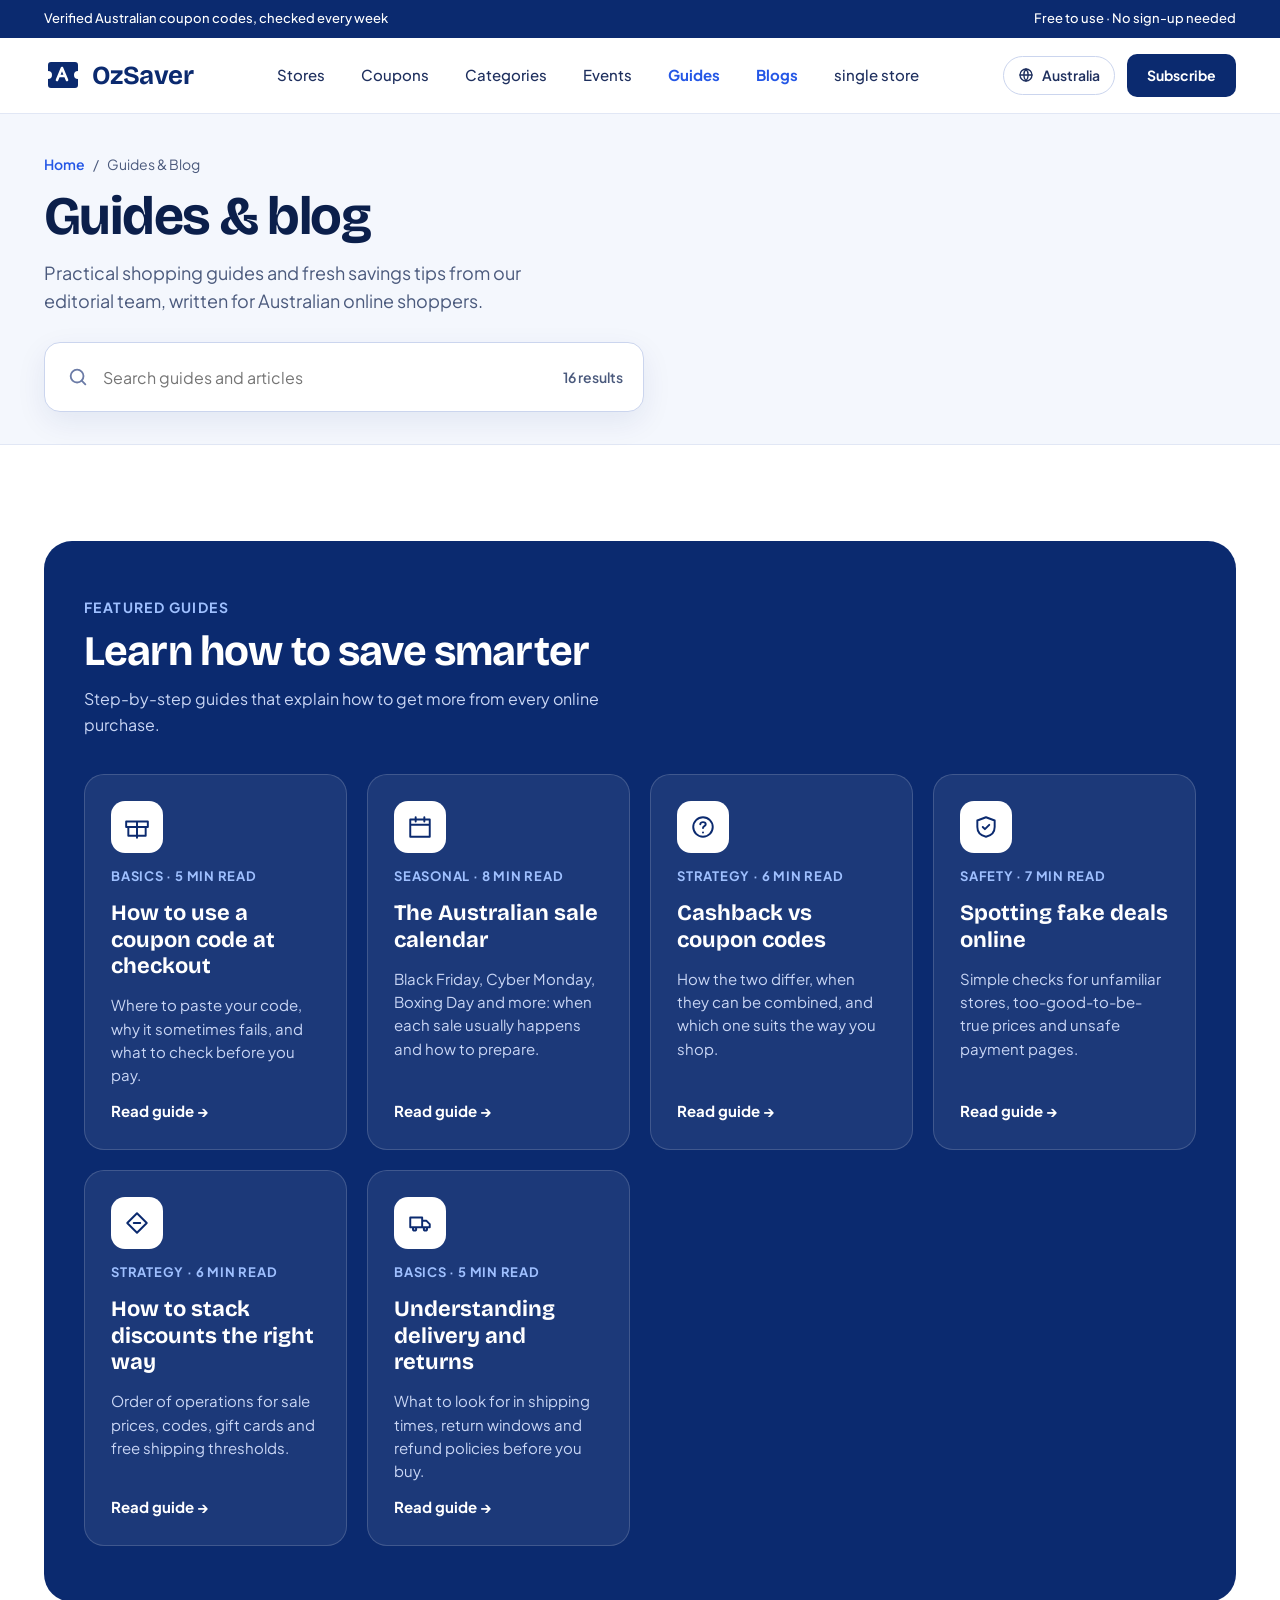
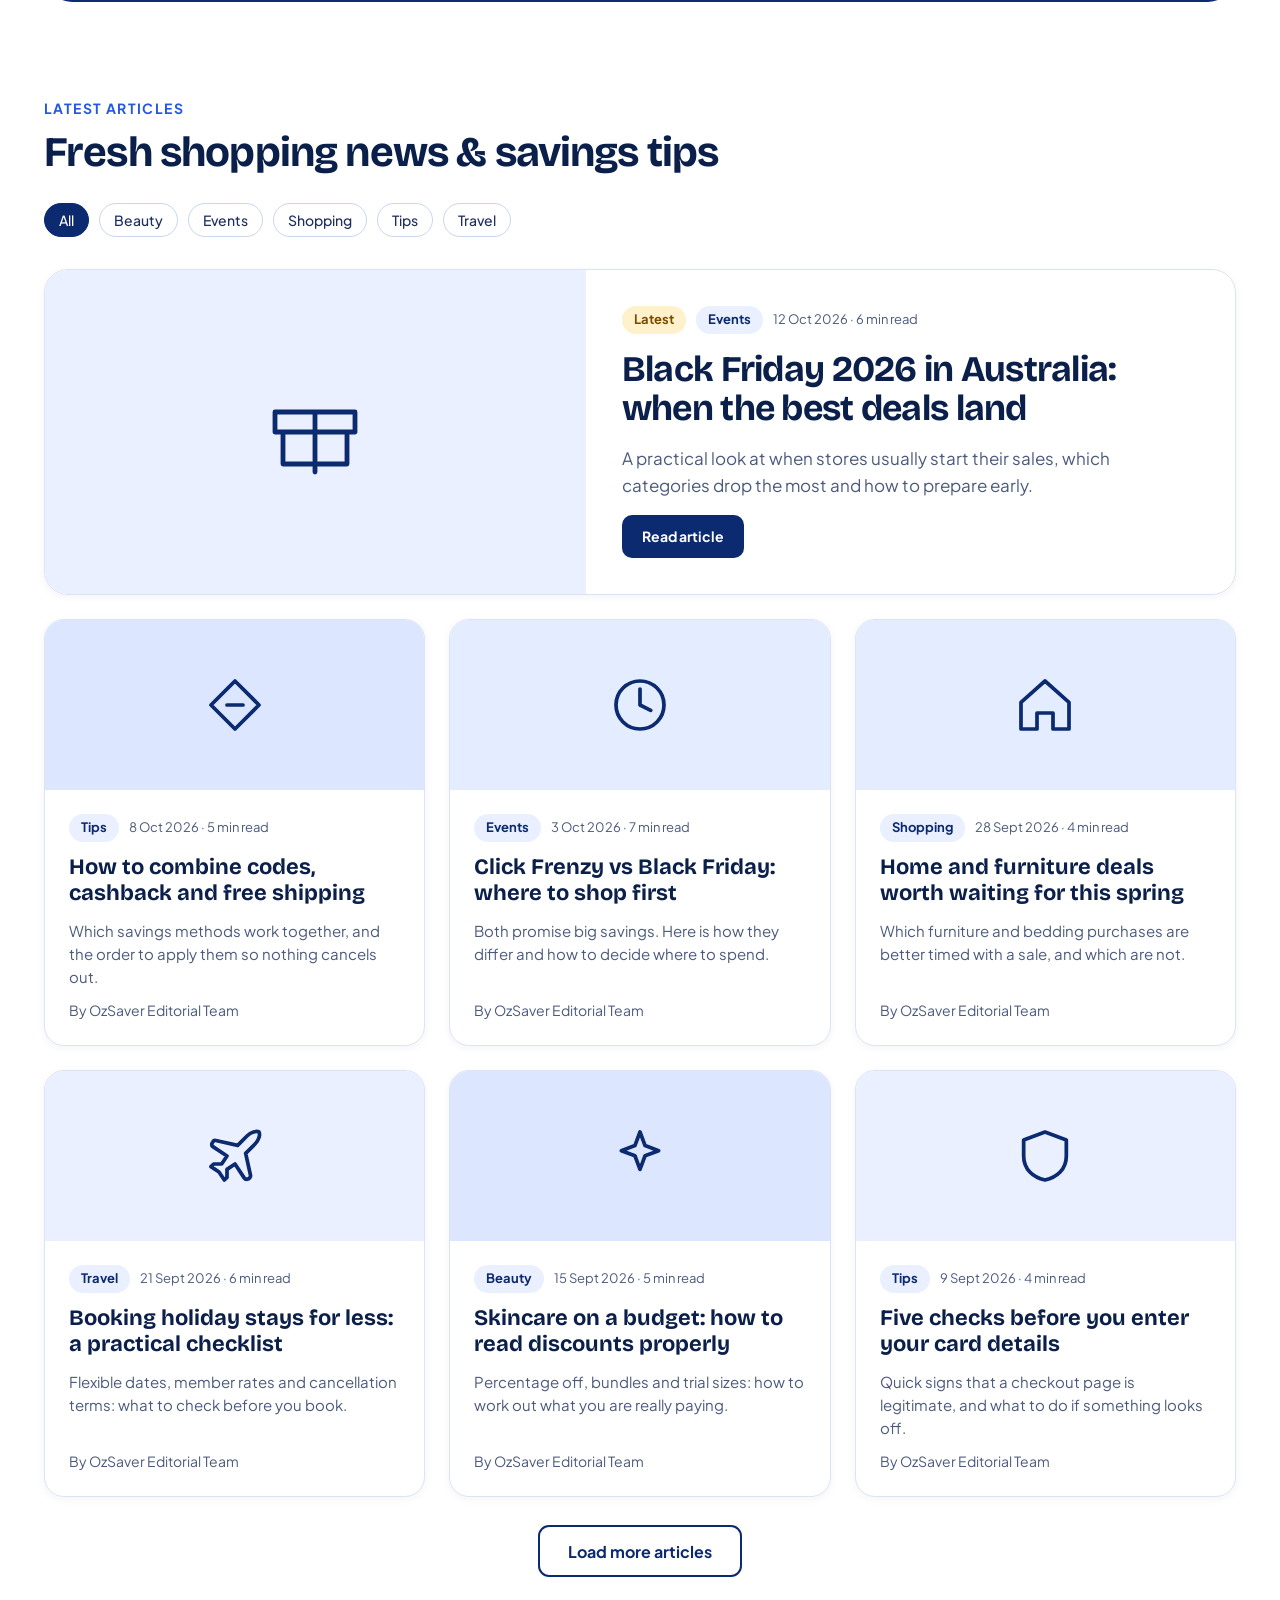
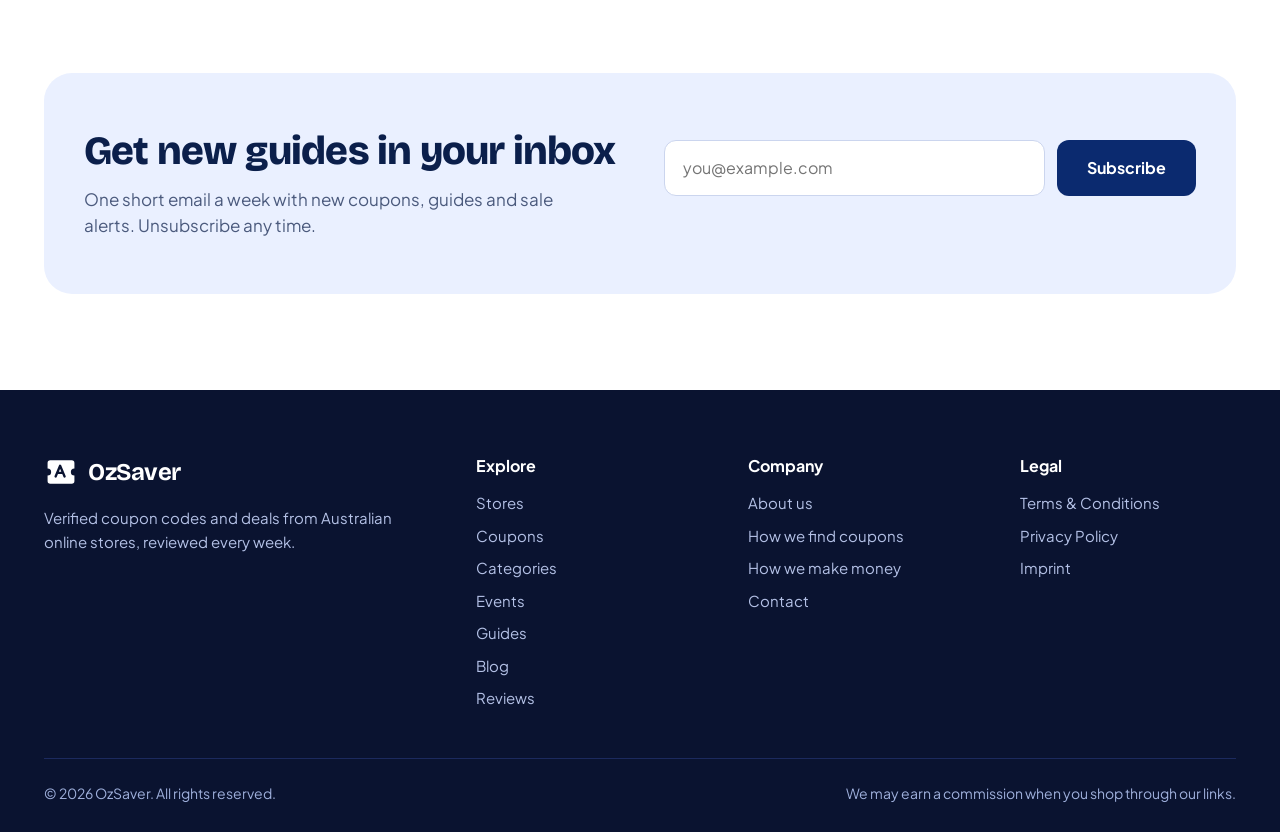
==== commit 57fe3b06: "AddMenu" ====
--- a/blogs.html
+++ b/blogs.html
@@ -40,6 +40,7 @@
       <a href="events.html">Events</a>
       <a href="guides.html" class="is-active" aria-current="page">Guides</a>
       <a href="blogs.html" class="is-active">Blogs</a>
+      <a href="single-store.html">single store</a>
     </nav>
 
     <div class="header__actions">
